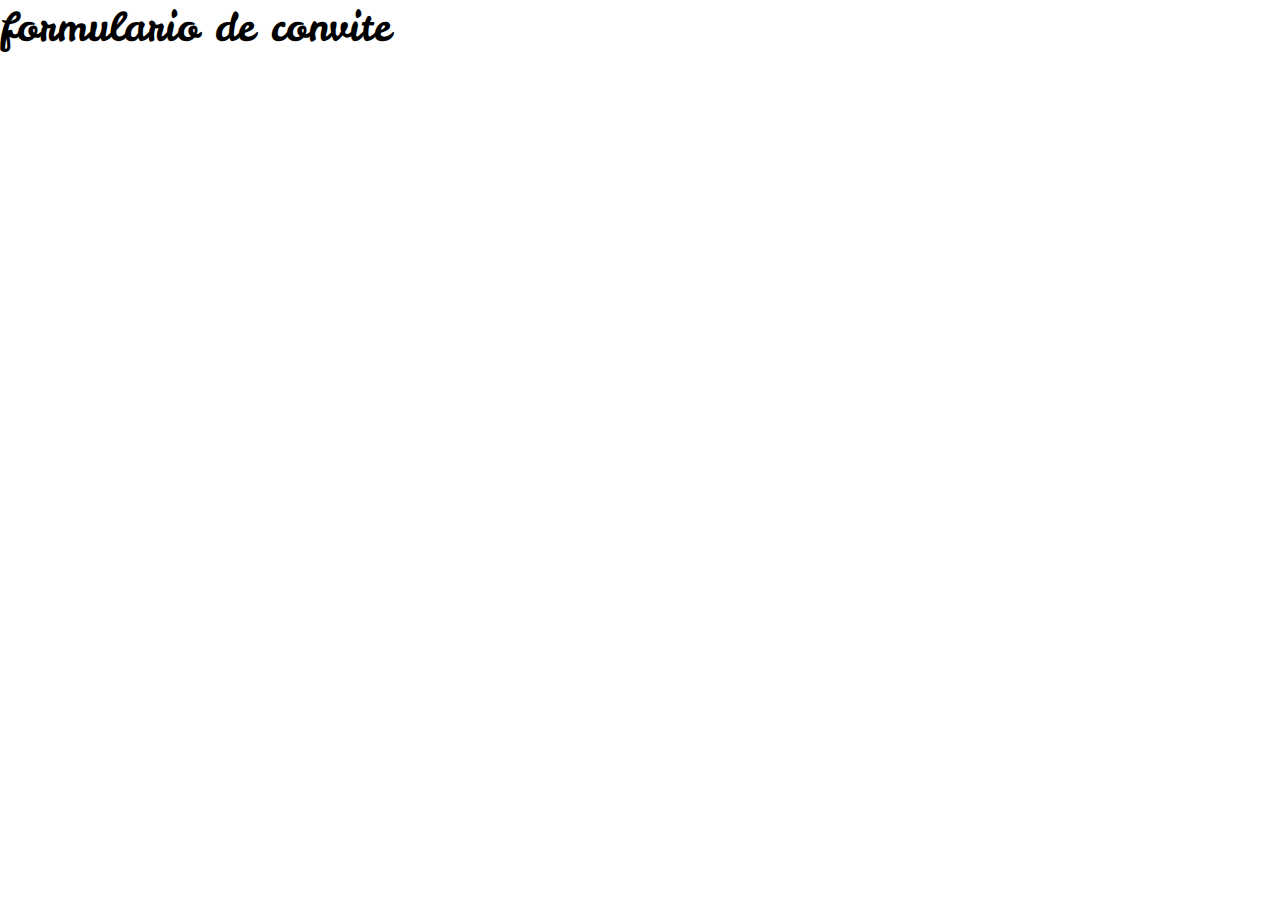
==== index.html @ 8e2177c0 "initial commit" ====
<!DOCTYPE html>
<html lang="en">
<head>
  <!--  -->
  <link rel="preconnect" href="https://fonts.googleapis.com">
  <link rel="preconnect" href="https://fonts.gstatic.com" crossorigin>
  <link href="https://fonts.googleapis.com/css2?family=Baloo+2:wght@400..800&display=swap" rel="stylesheet">
  <!--  -->
  <!--  -->
  <link rel="preconnect" href="https://fonts.googleapis.com">
  <link rel="preconnect" href="https://fonts.gstatic.com" crossorigin>
  <link href="https://fonts.googleapis.com/css2?family=Leckerli+One&display=swap" rel="stylesheet">
  <!--  -->
  <!--  -->
  <link rel="preconnect" href="https://fonts.googleapis.com">
  <link rel="preconnect" href="https://fonts.gstatic.com" crossorigin>
  <link href="https://fonts.googleapis.com/css2?family=Open+Sans:ital,wght@0,300..800;1,300..800&display=swap" rel="stylesheet">
  <!--  -->
  <meta charset="UTF-8">
  <meta name="viewport" content="width=device-width, initial-scale=1.0">
  <title>Formulario de convite</title>
  <link rel="stylesheet" href="styles/index.css">
</head>
<body>
  <span class="leckerli-one-logo">formulario de convite</span>
</body>
</html>
---- styles/index.css ----
@import url(global.css);
@import url(root.css);
@import url(fonts-utilities.css);
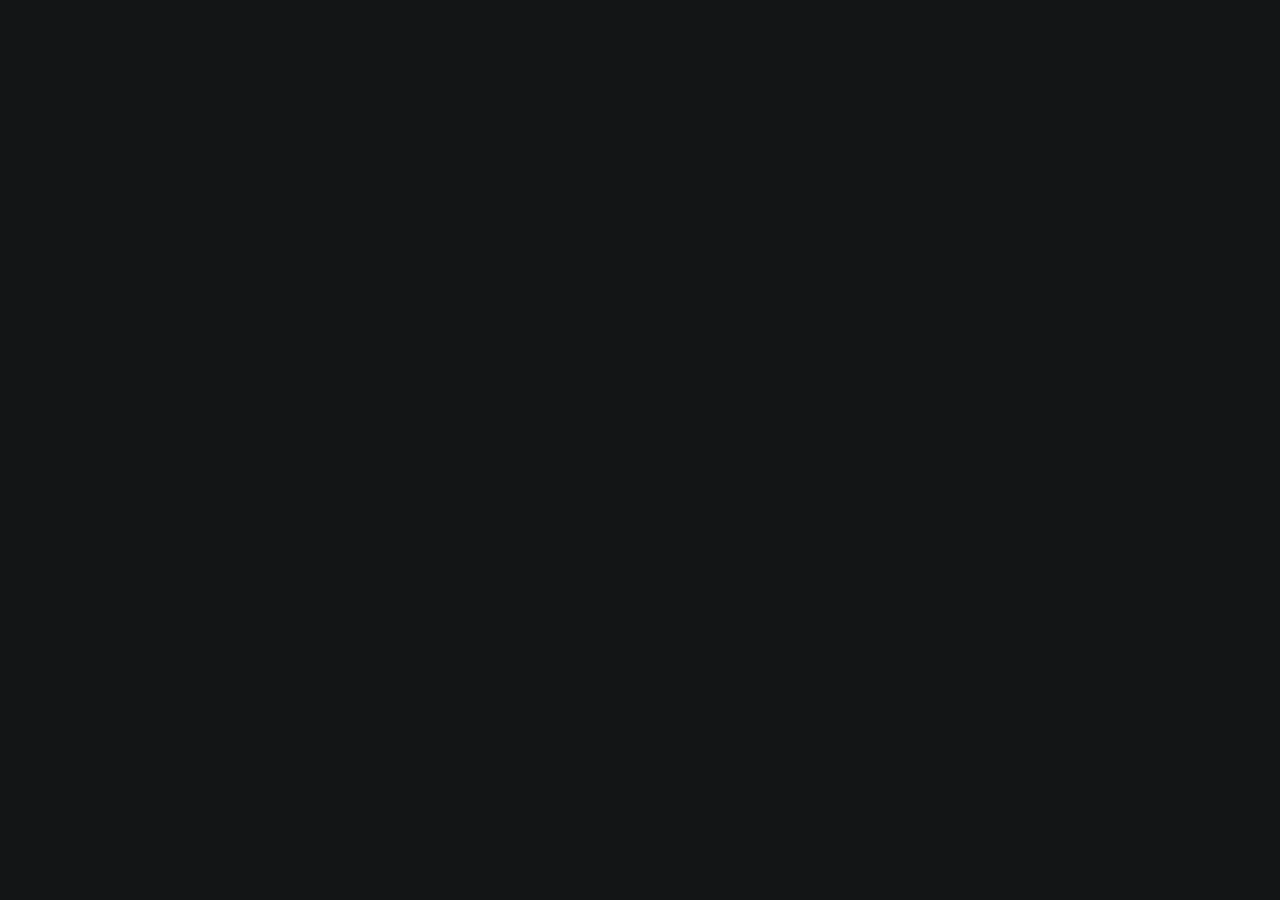
==== commit a1928c98: "feat: add bg color and font color pattern" ====
--- a/index.html
+++ b/index.html
@@ -21,7 +21,6 @@
   <title>Formulario de convite</title>
   <link rel="stylesheet" href="styles/index.css">
 </head>
-<body>
-  <span class="leckerli-one-logo">formulario de convite</span>
+<body class="bg-shape-body">
 </body>
 </html>--- a/styles/index.css
+++ b/styles/index.css
@@ -1,3 +1,4 @@
 @import url(global.css);
 @import url(root.css);
-@import url(fonts-utilities.css);+@import url(fonts-utilities.css);
+@import url(utilities.css);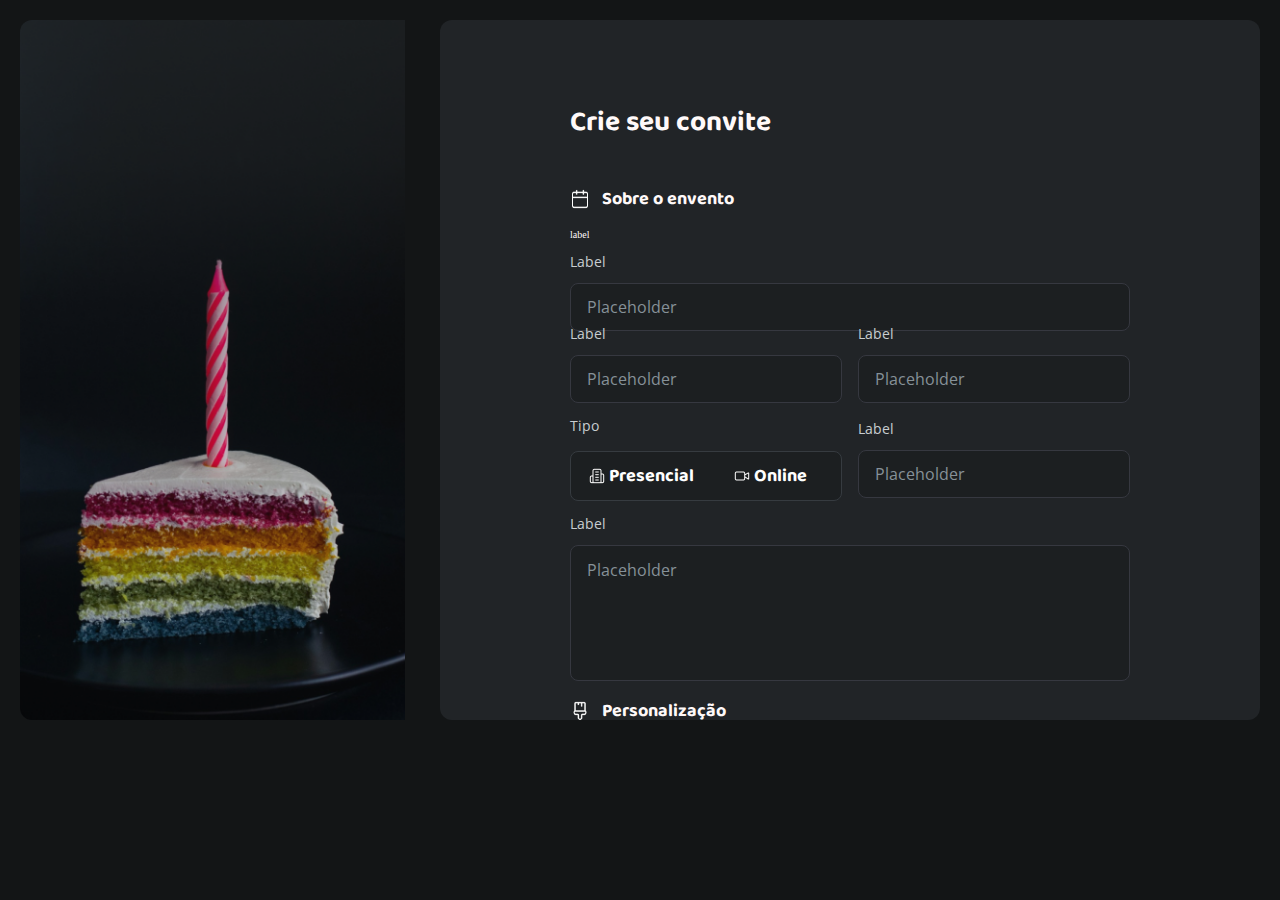
==== commit 41e085ce: "feat: desafio concluido" ====
--- a/index.html
+++ b/index.html
@@ -1,5 +1,5 @@
 <!DOCTYPE html>
-<html lang="en">
+<html lang="pt-br">
 <head>
   <!--  -->
   <link rel="preconnect" href="https://fonts.googleapis.com">
@@ -22,5 +22,301 @@
   <link rel="stylesheet" href="styles/index.css">
 </head>
 <body class="bg-shape-body">
+<div class="flex items-center justify-center  py-20 gap-20">
+  <section id="hero" class="bg-image">
+  </section>
+  <main id="main">
+    <div class="w-full max-width-560 mx-auto pt-80 pb-80">
+    <h1 class="baloo2-heading-md h-45">Crie seu convite</h1>
+    <form action="" class="pt-40 flex flex-col gap-16">
+      <div class="flex items-center gap-12">
+        <img src="assets/icons/calendar.png" alt="" srcset="" class="icon">
+        <h2 class="baloo2-heading-sm">Sobre o envento</h2>
+      </div>
+      <div class="flex flex-col gap-16">
+        <div class="input-wrapper w-full h-79">label
+          <label class="input-description open-sans-body-sm" for="cor">Label</label>
+          <input class="input-body open-sans-body-md w-full h-48 rounded-8" type="text" placeholder="Placeholder">
+        </div>
+        <!--  -->
+       <div class="flex gap-16 h-79">
+        <span class="input-wrapper w-full inline-block max-w-272">
+          <label class="input-description open-sans-body-sm" for="cor">Label</label>
+          <input class="input-body open-sans-body-md w-full h-48 rounded-8" type="text" placeholder="Placeholder">
+        </span>
+        <span class="input-wrapper w-full inline-block max-w-272">
+          <label class="input-description open-sans-body-sm" for="cor">Label</label>
+          <input class="input-body open-sans-body-md w-full h-48 rounded-8" type="text" placeholder="Placeholder">
+        </span>
+       </div>
+       <!--  -->
+       <div class="flex gap-16 h-79 items-center justify-center">
+        <div class="flex flex-col gap-16">
+          <div class="radio-description"> 
+            <span class="input-description open-sans-body-sm">Tipo</span>
+          </div>
+          <div class="radio-container">
+            <div class="radio-wrapper">
+              <input type="radio" name="fav_type" id="presencial" value="presencial">
+              <label for="presencial" class="radio-option baloo2-heading-sm">
+                <img src="assets/icons/building-2.png" alt="Presencial" class="radio-icon">
+                Presencial
+              </label>
+            </div>
+            <div class="radio-wrapper">
+              <input type="radio" name="fav_type" id="online" value="online">
+              <label for="online" class="radio-option baloo2-heading-sm">
+                <img src="assets/icons/video.png" alt="Online" class="radio-icon">
+                Online
+              </label>
+            </div>
+
+          </div>
+        </div>
+        <span class="input-wrapper w-full inline-block max-w-272 h-79">
+          <label class="input-description open-sans-body-sm" for="cor">Label</label>
+          <input class="input-body open-sans-body-md w-full h-48 rounded-8" type="text" placeholder="Placeholder">
+        </span>
+       </div>
+      </div>
+      <div class="input-wrapper w-full">
+        <label class="input-description open-sans-body-sm" for="cor">Label</label>
+        <textarea class="input-body open-sans-body-md w-full h-136 rounded-8 resize-none" type="text" placeholder="Placeholder"></textarea>
+      </div>
+      <div class="flex items-center gap-12">
+        <img src="assets/icons/paintbrush-vertical.png" alt="" srcset="" class="icon">
+        <h2 class="baloo2-heading-sm">Personalização</h2>
+      </div>
+      <div class="flex gap-12">
+        <div class="radio-wraper">
+          <input type="radio" id="brand-dark" name="x">
+          <label class="radio-content" for="brand-dark">
+            <span class="radio bg-brand-dark"></span>
+          </label>
+        </div>
+        <div class="radio-wraper">
+          <input type="radio" id="brand-mid" name="x">
+          <label class="radio-content" for="brand-mid">
+            <span class="radio bg-brand-mid"></span>
+          </label>
+        </div>
+        <div class="radio-wraper">
+          <input type="radio" id="brand-light" name="x">
+          <label class="radio-content" for="brand-light">
+            <span class="radio bg-brand-light"></span>
+          </label>
+        </div>
+        <div class="radio-wraper">
+          <input type="radio" id="purple" name="x">
+          <label class="radio-content" for="purple">
+            <span class="radio bg-purple"></span>
+          </label>
+        </div>
+        <div class="radio-wraper">
+          <input type="radio" id="fuschia" name="x">
+          <label class="radio-content" for="fuschia">
+            <span class="radio bg-fuschia"></span>
+          </label>
+        </div>
+        <div class="radio-wraper">
+          <input type="radio" id="pink" name="x">
+          <label class="radio-content" for="pink">
+            <span class="radio bg-pink"></span>
+          </label>
+        </div>
+        <div class="radio-wraper">
+          <input type="radio" id="orange" name="x">
+          <label class="radio-content" for="orange">
+            <span class="radio bg-orange"></span>
+          </label>
+        </div>
+        <div class="radio-wraper">
+          <input type="radio" id="yellow" name="x">
+          <label class="radio-content" for="yellow">
+            <span class="radio bg-yellow"></span>
+          </label>
+        </div>
+        <div class="radio-wraper">
+          <input type="radio" id="lime" name="x">
+          <label class="radio-content" for="lime">
+            <span class="radio bg-lime"></span>
+          </label>
+        </div>
+        <div class="radio-wraper">
+          <input type="radio" id="green" name="x">
+          <label class="radio-content" for="green">
+            <span class="radio bg-green"></span>
+          </label>
+        </div>
+        <div class="radio-wraper">
+          <input type="radio" id="cyan" name="x">
+          <label class="radio-content" for="cyan">
+            <span class="radio bg-cyan"></span>
+          </label>
+        </div>
+      </div>
+      <div>
+        <div class="flex flex-wrap gap-8">
+          <div class="theme-selection">
+            <img src="assets/images/Image.png" alt="" srcset="" class="theme-selection-image">
+            <p class="open-sans-body-sm text-center w-full">label</p>
+          </div>
+          <div class="theme-selection">
+            <img src="assets/images/Image-1.png" alt="" srcset="" class="theme-selection-image">
+            <p class="open-sans-body-sm text-center w-full">label</p>
+          </div>
+          <div>
+            <div class="theme-selection">
+              <img src="assets/images/Image-2.png" alt="" srcset="" class="theme-selection-image">
+              <p class="open-sans-body-sm text-center w-full">label</p>
+            </div>
+          </div>
+          <div>
+            <div class="theme-selection">
+              <img src="assets/images/Image-3.png" alt="" srcset="" class="theme-selection-image">
+              <p class="open-sans-body-sm text-center w-full">label</p>
+            </div>
+          </div>
+          <div>
+            <div class="theme-selection">
+              <img src="assets/images/Image-4.png" alt="" srcset="" class="theme-selection-image">
+              <p class="open-sans-body-sm text-center w-full">label</p>
+            </div>
+          </div>
+          <div>
+            <div class="theme-selection">
+              <img src="assets/images/Image-5.png" alt="" srcset="" class="theme-selection-image">
+              <p class="open-sans-body-sm text-center w-full">label</p>
+            </div>
+          </div>
+          <div>
+            <div class="theme-selection">
+              <img src="assets/images/Image-6.png" alt="" srcset="" class="theme-selection-image">
+              <p class="open-sans-body-sm text-center w-full">label</p>
+            </div>
+          </div>
+          <div>
+            <div class="theme-selection">
+              <img src="assets/images/Image-7.png" alt="" srcset="" class="theme-selection-image">
+              <p class="open-sans-body-sm text-center w-full">label</p>
+            </div>
+          </div>
+          <div>
+            <div class="theme-selection">
+              <img src="assets/images/Image-8.png" alt="" srcset="" class="theme-selection-image">
+              <p class="open-sans-body-sm text-center w-full">label</p>
+            </div>
+          </div>
+          <div>
+            <div class="theme-selection">
+              <img src="assets/images/Image-9.png" alt="" srcset="" class="theme-selection-image">
+              <p class="open-sans-body-sm text-center w-full">label</p>
+            </div>
+          </div>
+          <div>
+            <div class="theme-selection">
+              <img src="assets/images/Image-10.png" alt="" srcset="" class="theme-selection-image">
+              <p class="open-sans-body-sm text-center w-full">label</p>
+            </div>
+          </div>
+          <div>
+            <div class="theme-selection">
+              <img src="assets/images/Image-11.png" alt="" srcset="" class="theme-selection-image">
+              <p class="open-sans-body-sm text-center w-full">label</p>
+            </div>
+          </div>
+          
+        </div>
+      </div>
+     <div class="flex items-center space-between">
+      <div class="flex gap-12 flex-col">
+        <span class="input-description open-sans-body-sm">Estilo</span>
+      <div class="flex gap-12 items-center">
+        <label class="switch">
+          <input type="checkbox">
+          <span class="slider round"></span>
+        </label>
+        <span class="input-description open-sans-body-sm">Escuro</span>
+      </div>
+     </div>
+      <div class="">
+        <label for="file" class="input-wrapper max-w-365 cursor-pointer">
+          <input type="file" id="file" name="file">
+          <span class="input-description open-sans-body-sm">Label</span>
+          <div class="flex gap-12 items-center">
+            <div class="py-4 px-20 bg-shape-button highlight cursor-pointer rounded-8 h-48 flex items-center gap-12" >
+              <img src="assets/icons/upload.png" alt="" class="icon">
+              <span class="input-description open-sans-body-sm">Selecionar</span>
+            </div>
+            <span class="input-description open-sans-body-sm">Nenhum arquivo selecionado</span>
+          </div>
+        </label>
+      </div>
+     </div>
+     <div>
+       <div class="flex items-center gap-12">
+         <img src="assets/icons/calendar.png" alt="" srcset="" class="icon">
+         <h2 class="baloo2-heading-sm">Dados para contato</h2>
+        </div>
+       </div>
+       <div>
+        <div class="flex flex-col gap-16 pb-48">
+          <div class="input-wrapper w-full h-79">
+            <label class="input-description open-sans-body-sm" for="cor">Label</label>
+            <input class="input-body open-sans-body-md w-full h-48 rounded-8" type="text" placeholder="Placeholder">
+          </div>
+          <!--  -->
+         <div class="flex gap-16 h-79 ">
+          <span class="input-wrapper w-full inline-block max-w-272">
+            <label class="input-description open-sans-body-sm" for="cor">Label</label>
+            <input class="input-body open-sans-body-md w-full h-48 rounded-8" type="text" placeholder="Placeholder">
+          </span>
+          <span class="input-wrapper w-full inline-block max-w-272">
+            <label class="input-description open-sans-body-sm" for="cor">Label</label>
+            <input class="input-body open-sans-body-md w-full h-48 rounded-8" type="text" placeholder="Placeholder">
+          </span>
+         </div>
+        </div>
+        <!--  -->
+        <hr class="">
+        <div class="flex flex-col gap-4 pt-40">
+         <label class="checkbox-wrapper" for="politica-privacidade">
+           <input type="checkbox" name="custom-checkbox" id="politica-privacidade" >
+           <span class="custom-checkbox">
+             <img src="assets/icons/check.png" class=""/>
+           </span>
+           <span class="open-sans-body-sm">Li e concordo com os Termos e Condições e com a Política de Privacidade</span>
+         </label>
+         <label class="checkbox-wrapper" for="atualizações">
+           <input type="checkbox" name="custom-checkbox" id="atualizações" >
+           <span class="custom-checkbox">
+             <img src="assets/icons/check.png" class=""/>
+           </span>
+           <span class="open-sans-body-sm">Aceito receber atualizações e promoções por e-mail</span>
+         </label>
+         <label class="checkbox-wrapper" for="atualizações-sms">
+           <input type="checkbox" name="custom-checkbox" id="atualizações-sms" >
+           <span class="custom-checkbox">
+             <img src="assets/icons/check.png" class=""/>
+           </span>
+           <span class="open-sans-body-sm">Aceito receber atualizações e promoções por SMS</span>
+         </label>
+        </div>
+        <!--  -->
+        <div class="pt-48 flex justify-end">
+          <button class="flex items-center gap-12 py-4 px-20 open-sans-body-md bg-brand-dark border-none rounded-8 h-48 text-heading semi-bold leading-22 highlight cursor-pointer">
+            <img src="assets/icons/ticket.png" alt="" class="icon">
+            Gerar convite
+          </button>
+        </div>
+       </div>
+     </div>
+     <div>
+     
+    </div>
+    </form>
+    </div>
+  </main>
+</div>
 </body>
 </html>--- a/styles/index.css
+++ b/styles/index.css
@@ -1,4 +1,16 @@
 @import url(global.css);
 @import url(root.css);
-@import url(fonts-utilities.css);
-@import url(utilities.css);+@import url(utilites/fonts-utilities.css);
+@import url(utilites/display-utilities.css);
+@import url(utilites/heigth-utilities.css);
+@import url(utilites/rounded-utilities.css);
+@import url(utilites/width-utilities.css);
+@import url(utilites/bg-utilities.css);
+@import url(utilites/padding-utilities.css);
+@import url(utilites/utilities.css);
+@import url(components/input.css);
+@import url(components/toggle.css);
+@import url(components/checkbox.css);
+@import url(components/color-selection.css);
+@import url(components/theme-selection.css);
+@import url(components//segmented-control.css);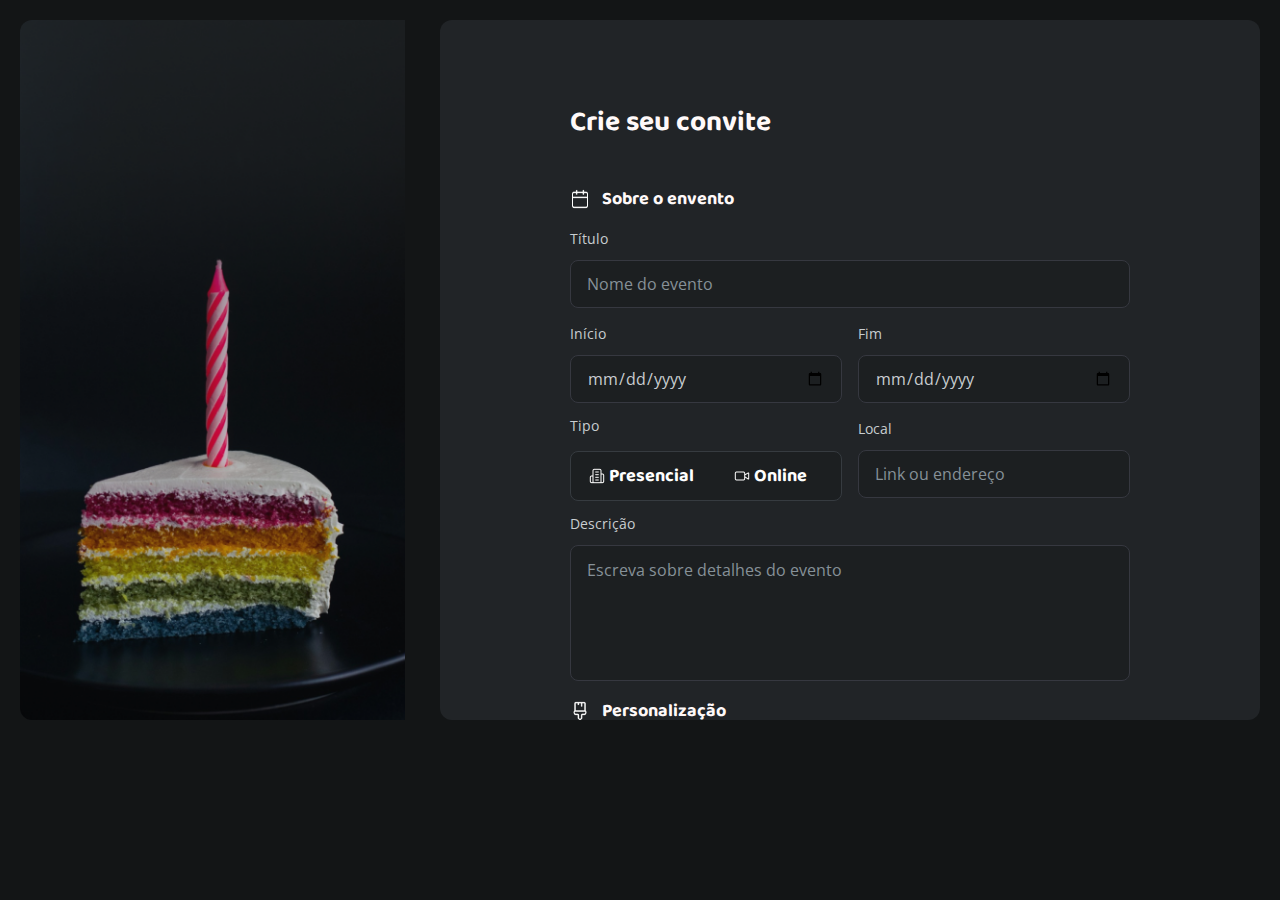
==== commit 0cbcd17c: "feat: update names in inputs" ====
--- a/index.html
+++ b/index.html
@@ -34,19 +34,19 @@
         <h2 class="baloo2-heading-sm">Sobre o envento</h2>
       </div>
       <div class="flex flex-col gap-16">
-        <div class="input-wrapper w-full h-79">label
-          <label class="input-description open-sans-body-sm" for="cor">Label</label>
-          <input class="input-body open-sans-body-md w-full h-48 rounded-8" type="text" placeholder="Placeholder">
+        <div class="input-wrapper w-full h-79">
+          <label class="input-description open-sans-body-sm" for="cor">Título</label>
+          <input class="input-body open-sans-body-md w-full h-48 rounded-8" type="text" placeholder="Nome do evento">
         </div>
         <!--  -->
        <div class="flex gap-16 h-79">
         <span class="input-wrapper w-full inline-block max-w-272">
-          <label class="input-description open-sans-body-sm" for="cor">Label</label>
-          <input class="input-body open-sans-body-md w-full h-48 rounded-8" type="text" placeholder="Placeholder">
+          <label class="input-description open-sans-body-sm" for="cor">Início</label>
+          <input class="input-body open-sans-body-md w-full h-48 rounded-8" type="date" placeholder="Placeholder">
         </span>
         <span class="input-wrapper w-full inline-block max-w-272">
-          <label class="input-description open-sans-body-sm" for="cor">Label</label>
-          <input class="input-body open-sans-body-md w-full h-48 rounded-8" type="text" placeholder="Placeholder">
+          <label class="input-description open-sans-body-sm" for="cor">Fim</label>
+          <input class="input-body open-sans-body-md w-full h-48 rounded-8" type="date" placeholder="Placeholder">
         </span>
        </div>
        <!--  -->
@@ -74,14 +74,14 @@
           </div>
         </div>
         <span class="input-wrapper w-full inline-block max-w-272 h-79">
-          <label class="input-description open-sans-body-sm" for="cor">Label</label>
-          <input class="input-body open-sans-body-md w-full h-48 rounded-8" type="text" placeholder="Placeholder">
+          <label class="input-description open-sans-body-sm" for="cor">Local</label>
+          <input class="input-body open-sans-body-md w-full h-48 rounded-8" type="text" placeholder="Link ou endereço">
         </span>
        </div>
       </div>
       <div class="input-wrapper w-full">
-        <label class="input-description open-sans-body-sm" for="cor">Label</label>
-        <textarea class="input-body open-sans-body-md w-full h-136 rounded-8 resize-none" type="text" placeholder="Placeholder"></textarea>
+        <label class="input-description open-sans-body-sm" for="cor">Descrição</label>
+        <textarea class="input-body open-sans-body-md w-full h-136 rounded-8 resize-none" type="text" placeholder="Escreva sobre detalhes do evento"></textarea>
       </div>
       <div class="flex items-center gap-12">
         <img src="assets/icons/paintbrush-vertical.png" alt="" srcset="" class="icon">
@@ -242,7 +242,7 @@
       <div class="">
         <label for="file" class="input-wrapper max-w-365 cursor-pointer">
           <input type="file" id="file" name="file">
-          <span class="input-description open-sans-body-sm">Label</span>
+          <span class="input-description open-sans-body-sm">Foto de capa</span>
           <div class="flex gap-12 items-center">
             <div class="py-4 px-20 bg-shape-button highlight cursor-pointer rounded-8 h-48 flex items-center gap-12" >
               <img src="assets/icons/upload.png" alt="" class="icon">
@@ -262,18 +262,18 @@
        <div>
         <div class="flex flex-col gap-16 pb-48">
           <div class="input-wrapper w-full h-79">
-            <label class="input-description open-sans-body-sm" for="cor">Label</label>
-            <input class="input-body open-sans-body-md w-full h-48 rounded-8" type="text" placeholder="Placeholder">
+            <label class="input-description open-sans-body-sm" for="cor">Nome</label>
+            <input class="input-body open-sans-body-md w-full h-48 rounded-8" type="text" placeholder="Nome completo">
           </div>
           <!--  -->
          <div class="flex gap-16 h-79 ">
           <span class="input-wrapper w-full inline-block max-w-272">
-            <label class="input-description open-sans-body-sm" for="cor">Label</label>
-            <input class="input-body open-sans-body-md w-full h-48 rounded-8" type="text" placeholder="Placeholder">
+            <label class="input-description open-sans-body-sm" for="cor">E-mail</label>
+            <input class="input-body open-sans-body-md w-full h-48 rounded-8" type="text" placeholder="exemplo@gmail.com">
           </span>
           <span class="input-wrapper w-full inline-block max-w-272">
-            <label class="input-description open-sans-body-sm" for="cor">Label</label>
-            <input class="input-body open-sans-body-md w-full h-48 rounded-8" type="text" placeholder="Placeholder">
+            <label class="input-description open-sans-body-sm" for="cor">Telefone</label>
+            <input class="input-body open-sans-body-md w-full h-48 rounded-8" type="text" placeholder="(22) 99999-9999">
           </span>
          </div>
         </div>
